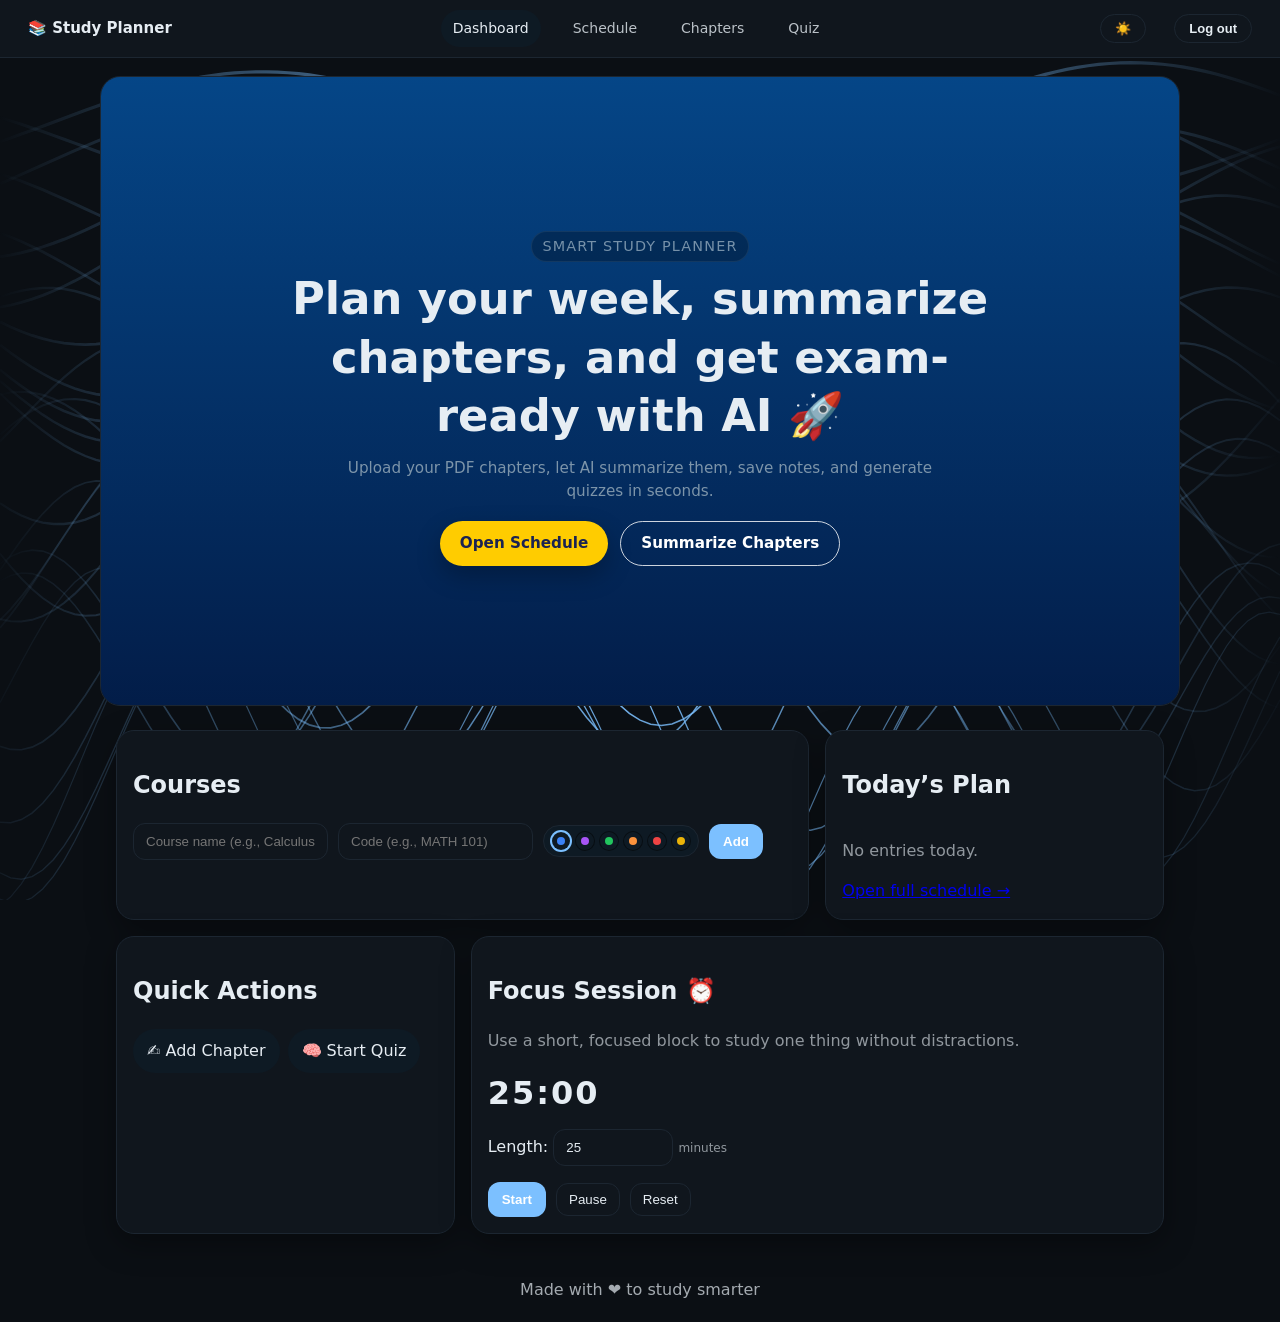
==== index.html @ c5434f3f "Organise project, harden backend, fix Arabic quiz freeze, add tests and README - Move the app from l" ====
<!doctype html>
<html lang="en">

<head>
  <meta charset="utf-8" />
  <meta name="viewport" content="width=device-width, initial-scale=1" />
  <title>Study Planner · Dashboard</title>
  <link rel="stylesheet" href="assets/style.css" />
  <link rel="icon" href="assets/favicon.png" />
</head>

<body>
  <div class="threads-container"></div>
  <!-- HEADER -->
  <header class="topbar">
    <a class="brand" href="index.html">📚 Study Planner</a>
    <nav class="nav">
      <a href="index.html" class="active">Dashboard</a>
      <a href="schedule.html">Schedule</a>
      <a href="chapters.html">Chapters</a>
      <a href="quiz.html">Quiz</a>
    </nav>
    <button id="themeToggle" class="iconbtn" aria-label="Toggle theme">🌓</button>
  </header>

  <!-- HERO (we’ll make it slider in section 2) -->
  <section class="hero">
    <div class="hero-overlay"></div>

    <div class="hero-content">
      <p class="hero-tag">Smart Study Planner</p>

      <h1>Plan your week, summarize chapters, and get exam-ready with AI 🚀</h1>

      <p class="hero-sub">
        Upload your PDF chapters, let AI summarize them, save notes, and generate quizzes in seconds.
      </p>

      <div class="hero-actions">
        <a href="schedule.html" class="btn-hero primary">Open Schedule</a>
        <a href="chapters.html" class="btn-hero ghost">Summarize Chapters</a>
      </div>
    </div>
  </section>

  <!-- DASHBOARD -->
  <main class="container grid">
    <section class="card span-2">
      <h2>Courses</h2>
      <div class="row">
        <input id="courseName" placeholder="Course name (e.g., Calculus)" />
        <input id="courseCode" placeholder="Code (e.g., MATH 101)" />
        <div class="color-picker" id="courseColorPicker">
          <button type="button" class="color-dot is-selected" data-value="🔵" style="--dot-color:#3b82f6" aria-label="Blue course color"></button>
          <button type="button" class="color-dot" data-value="🟣" style="--dot-color:#a855f7" aria-label="Purple course color"></button>
          <button type="button" class="color-dot" data-value="🟢" style="--dot-color:#22c55e" aria-label="Green course color"></button>
          <button type="button" class="color-dot" data-value="🟠" style="--dot-color:#fb923c" aria-label="Orange course color"></button>
          <button type="button" class="color-dot" data-value="🔴" style="--dot-color:#ef4444" aria-label="Red course color"></button>
          <button type="button" class="color-dot" data-value="🟡" style="--dot-color:#eab308" aria-label="Yellow course color"></button>
        </div>
        <input type="hidden" id="courseColor" value="🔵" />
        <button class="primary" id="addCourse">Add</button>
      </div>
      <div id="courseList" class="list"></div>
    </section>

    <section class="card">
      <h2>Today’s Plan</h2>
      <div id="todayPlan" class="list"></div>
      <a class="link" href="schedule.html">Open full schedule →</a>
    </section>

    <section class="card">
      <h2>Quick Actions</h2>
      <div class="quick">
        <a class="pill" href="chapters.html">✍ Add Chapter</a>
        <a class="pill" href="quiz.html">🧠 Start Quiz</a>
      </div>
    </section>

    <!-- NEW: Focus / Pomodoro -->
    <section class="card span-2">
      <h2>Focus Session ⏰</h2>
      <p class="muted" style="margin-top:0">
        Use a short, focused block to study one thing without distractions.
      </p>
      <div class="focus-wrapper">
        <div id="focusTime" class="focus-time">25:00</div>
        <div class="row wrap">
          <label>
            Length:
            <input type="number" id="focusMinutes" min="10" max="90" value="25" />
            <span class="muted small">minutes</span>
          </label>
        </div>
        <div class="row wrap" style="margin-top:8px;">
          <button class="primary" id="focusStart">Start</button>
          <button class="ghost" id="focusPause">Pause</button>
          <button class="ghost" id="focusReset">Reset</button>
        </div>
      </div>
    </section>
  </main>

  <footer class="footer">Made with ❤ to study smarter</footer>

  <script src="assets/threads.js"></script>
  <script src="assets/app.js"></script>
  <script>
    SP.init().then(() => {
      // Courses
      const nameEl = document.getElementById('courseName');
      const codeEl = document.getElementById('courseCode');
      const colorEl = document.getElementById('courseColor');
      const colorPickerEl = document.getElementById('courseColorPicker');

      if (colorPickerEl && colorEl) {
        const dots = Array.from(colorPickerEl.querySelectorAll('.color-dot'));
        dots.forEach(dot => {
          dot.addEventListener('click', () => {
            dots.forEach(d => d.classList.remove('is-selected'));
            dot.classList.add('is-selected');
            colorEl.value = dot.dataset.value || '🔵';
          });
        });
      }

      document.getElementById('addCourse').onclick = () => {
        if (!nameEl.value.trim()) return alert('Course name required');
        SP.data.addCourse({
          name: nameEl.value.trim(),
          code: codeEl.value.trim(),
          color: colorEl.value
        });
        nameEl.value = codeEl.value = '';
        render();
      };

      function renderCourses() {
        const list = document.getElementById('courseList');
        list.innerHTML = '';
        SP.data.courses().forEach(c => {
          const div = document.createElement('div');
          div.className = 'listitem';
          div.innerHTML = `
        <span>${c.color} <strong>${c.name}</strong> <small>${c.code || ''}</small></span>
        <span class="actions">
          <button data-id="${c.id}" class="ghost del">Delete</button>
        </span>`;
          div.querySelector('.del').onclick = () => {
            SP.data.deleteCourse(c.id);
            render();
          };
          list.appendChild(div);
        });
      }

      function renderToday() {
        const list = document.getElementById('todayPlan');
        list.innerHTML = '';
        SP.data.todayEntries().forEach(e => {
          const course = SP.data.courseById(e.courseId);
          const row = document.createElement('div');
          row.className = 'listitem';
          row.innerHTML = `
        <span>${course?.color || '📘'} <strong>${course?.name || 'Course'}</strong>
        <small>${e.start}–${e.end} • ${e.place || ''}</small></span>`;
          list.appendChild(row);
        });

        if (!list.childElementCount) {
          list.innerHTML = '<p class="muted">No entries today.</p>';
        }
      }

      function render() {
        renderCourses();
        renderToday();
      }

      render();

      // ---------- Focus / Pomodoro ----------
      const focusTimeEl = document.getElementById('focusTime');
      const focusMinutesEl = document.getElementById('focusMinutes');
      const focusStartBtn = document.getElementById('focusStart');
      const focusPauseBtn = document.getElementById('focusPause');
      const focusResetBtn = document.getElementById('focusReset');

      let focusSeconds = 25 * 60;
      let focusTimerId = null;
      let focusRunning = false;

      function updateFocusDisplay() {
        const m = String(Math.floor(focusSeconds / 60)).padStart(2, '0');
        const s = String(focusSeconds % 60).padStart(2, '0');
        focusTimeEl.textContent = `${m}:${s}`;
      }

      function startFocus() {
        if (focusRunning) return;
        let minutes = parseInt(focusMinutesEl.value, 10);
        if (!minutes || minutes < 10) minutes = 25;
        if (focusSeconds === 25 * 60 || focusSeconds === 0) {
          focusSeconds = minutes * 60;
        }
        updateFocusDisplay();
        focusRunning = true;
        focusTimerId = setInterval(() => {
          focusSeconds -= 1;
          if (focusSeconds <= 0) {
            focusSeconds = 0;
            updateFocusDisplay();
            clearInterval(focusTimerId);
            focusRunning = false;
            alert('Focus session finished! Take a short break 🧠');
            return;
          }
          updateFocusDisplay();
        }, 1000);
      }

      function pauseFocus() {
        if (focusTimerId) clearInterval(focusTimerId);
        focusTimerId = null;
        focusRunning = false;
      }

      function resetFocus() {
        pauseFocus();
        const minutes = parseInt(focusMinutesEl.value, 10) || 25;
        focusSeconds = minutes * 60;
        updateFocusDisplay();
      }

      focusStartBtn.onclick = startFocus;
      focusPauseBtn.onclick = pauseFocus;
      focusResetBtn.onclick = resetFocus;

      // initial display
      updateFocusDisplay();
    });
  </script>
</body>

</html>
---- assets/style.css ----
:root{
    --bg: #0b0f14; --card:#10161d; --text:#e6edf3; --muted:#8aa0b2; --accent:#7cc0ff;
    --border: #1c2631; --pill:#0e1a24; --shadow: 0 10px 30px rgba(0,0,0,.35);
    }
    :root.light{
    --bg:#f6f7fb; --card:#ffffff; --text:#0d1720; --muted:#3f596d; --accent:#0066ff;
    --border:#dde5ee; --pill:#eef5ff; --shadow: 0 10px 25px rgba(0,0,0,.08);
    }
    *{box-sizing:border-box} html,body{margin:0;height:100%}
    body{font:16px/1.5 system-ui,Segoe UI,Arial; background:var(--bg); color:var(--text)}
    .threads-container{position:fixed;inset:0;z-index:0;pointer-events:none}
    .topbar{display:flex;align-items:center;gap:20px;padding:10px 28px;border-bottom:1px solid var(--border);position:sticky;top:0;background:var(--card);z-index:10}
    .brand{font-weight:700;text-decoration:none;color:var(--text);display:flex;align-items:center;gap:8px;font-size:15px}
    .nav{flex:1;display:flex;justify-content:center;align-items:center;gap:20px}
    .nav a{padding:8px 12px;border-radius:999px;text-decoration:none;color:var(--text);opacity:.8;font-size:14px}
    .nav a.active,.nav a:hover{background:var(--pill);opacity:1}
    .iconbtn{background:transparent;border:1px solid var(--border);border-radius:999px;padding:6px 14px;cursor:pointer;color:var(--text);font-size:13px;display:inline-flex;align-items:center;gap:6px}
    .logout-btn{margin-left:8px;font-weight:600}
    .container{max-width:1080px;margin:24px auto;padding:0 16px;position:relative;z-index:1}
    .grid{display:grid;grid-template-columns:repeat(3,1fr);gap:16px}
    .span-2{grid-column:span 2}
    .card{background:var(--card);border:1px solid var(--border);border-radius:18px;padding:16px;box-shadow:var(--shadow)}
    .row{display:flex;gap:10px;align-items:center}
    .wrap{flex-wrap:wrap}
    input,select,textarea{background:transparent;border:1px solid var(--border);border-radius:12px;color:var(--text);padding:10px 12px;outline:none;min-width:120px}
    textarea{width:100%}
    .primary{background:var(--accent);border:0;color:white;border-radius:12px;padding:10px 14px;font-weight:600;cursor:pointer}
    .ghost{background:transparent;border:1px solid var(--border);color:var(--text);border-radius:12px;padding:8px 12px;cursor:pointer}
    .pill{display:inline-block;background:var(--pill);padding:10px 14px;border-radius:999px;text-decoration:none;color:var(--text)}
    .list{display:flex;flex-direction:column;gap:10px}
    .listitem{display:flex;align-items:center;justify-content:space-between;border:1px dashed var(--border);padding:10px 12px;border-radius:12px}
    .listitem small{opacity:.7}
    .muted{opacity:.6}
    .footer{opacity:.7;text-align:center;padding:20px}
    /* Hero section on dashboard */
    .hero{position:relative;margin:18px auto 8px;max-width:1080px;padding:22px 20px;border-radius:20px;overflow:hidden;background:radial-gradient(circle at top left,rgba(124,192,255,.28),transparent 55%),radial-gradient(circle at bottom right,rgba(124,192,255,.12),transparent 60%),var(--card);border:1px solid var(--border)}
    .hero-overlay{position:absolute;inset:0;pointer-events:none;background:linear-gradient(120deg,rgba(0,0,0,.35),rgba(0,0,0,0))}
    .hero-content{position:relative;max-width:620px;z-index:1}
    .hero-tag{display:inline-flex;align-items:center;gap:6px;padding:4px 10px;border-radius:999px;font-size:12px;background:rgba(0,0,0,.3);border:1px solid rgba(255,255,255,.08);margin-bottom:8px;color:var(--muted)}
    .hero h1{margin:0 0 8px;font-size:24px;line-height:1.25;color:var(--text)}
    .hero-sub{margin:0 0 16px;font-size:14px;color:var(--muted);max-width:520px}
    .hero-actions{display:flex;flex-wrap:wrap;gap:10px}
    .btn-hero{display:inline-flex;align-items:center;justify-content:center;padding:9px 16px;border-radius:999px;font-size:14px;text-decoration:none}
    .btn-hero.primary{background:var(--accent);color:#fff;border:0}
    .btn-hero.ghost{background:transparent;color:var(--text);border:1px solid var(--border)}
    @media (max-width:768px){.hero{margin:16px;padding:18px 14px}.hero h1{font-size:20px}.hero-actions{flex-direction:column;align-items:flex-start}}
    .week{display:grid;grid-template-columns:repeat(7,1fr);gap:10px}
    .week .day{border:1px dashed var(--border);border-radius:12px;padding:8px 8px}
    .week .slot{background:var(--pill);border-radius:10px;padding:6px 8px;margin:6px 0}
    .quick{display:flex;gap:8px;flex-wrap:wrap}
    .score{font-weight:800}
    .color-picker{display:flex;align-items:center;gap:6px;padding:6px 8px;border-radius:999px;background:var(--pill);border:1px solid var(--border)}
    .color-dot{width:18px;height:18px;border-radius:999px;border:2px solid transparent;background:transparent;box-shadow:0 0 0 1px rgba(0,0,0,.5);cursor:pointer;position:relative;padding:0}
    .color-dot::before{content:"";position:absolute;inset:3px;border-radius:inherit;background:var(--dot-color,#7cc0ff)}
    .color-dot.is-selected{box-shadow:0 0 0 2px var(--accent)}
    .color-dot:focus-visible{outline:2px solid var(--accent);outline-offset:2px}
    @media (max-width:900px){.grid{grid-template-columns:1fr}.span-2{grid-column:auto}}
/* Tags for legend */
.tag {
    display:inline-block;
    padding:4px 10px;
    border-radius:999px;
    font-size:12px;
    border:1px solid var(--border);
    margin-right:6px;
  }
  .tag-class { }
  .tag-study { }
  
  /* Slots types */
  .slot-class {
    background: var(--pill);
  }
  .slot-study {
    background: rgba(92, 214, 157, 0.15);
    border: 1px solid rgba(92, 214, 157, 0.8);
  }
  
  .slot-header {
    display:flex;
    justify-content:space-between;
    align-items:center;
    margin-bottom:4px;
  }
  
  .slot-badge {
    font-size:12px;
    opacity:.85;
  }
  .summary-box {
    border: 1px solid var(--border);
    border-radius: 12px;
    padding: 10px 12px;
    max-height: 220px;
    overflow-y: auto;
    margin-bottom: 8px;
    background: rgba(0,0,0,0.02);
  }
  .chapter-filter {
    margin-top: 12px;
    border-top: 1px solid var(--border);
    padding-top: 8px;
  }
  .chapter-options {
    display: flex;
    flex-direction: column;
    gap: 4px;
    max-height: 180px;
    overflow-y: auto;
  }
  .chapter-option {
    display: flex;
    align-items: center;
    gap: 6px;
    font-size: 14px;
  }
  .chapter-option input {
    transform: scale(1.05);
  }
/* Quiz feedback */
.quiz-card {
  border-width: 1px;
  transition: background 0.15s ease, border-color 0.15s ease;
}
.q-correct {
  border-color: rgba(46, 204, 113, 0.8);
  background: rgba(46, 204, 113, 0.12);
}
.q-incorrect {
  border-color: rgba(231, 76, 60, 0.9);
  background: rgba(231, 76, 60, 0.12);
}
.feedback {
  margin-top: 6px;
  font-size: 0.9rem;
  opacity: 0.9;
}

/* Chapter filter in quiz */
.chapter-filter {
  margin-top: 12px;
  border-top: 1px solid var(--border);
  padding-top: 8px;
}
.chapter-options {
  display: flex;
  flex-direction: column;
  gap: 4px;
  max-height: 180px;
  overflow-y: auto;
}
.chapter-option {
  display: flex;
  align-items: center;
  gap: 6px;
  font-size: 14px;
}
.chapter-option input {
  transform: scale(1.05);
}

/* Exam mode controls */
.exam-controls {
  margin-top: 10px;
  display: flex;
  align-items: center;
  gap: 8px;
  font-size: 14px;
  flex-wrap: wrap;
}
.exam-timer {
  font-weight: 700;
  letter-spacing: 1px;
}
.small {
  font-size: 12px;
}
.focus-wrapper {
  display: flex;
  flex-direction: column;
  gap: 8px;
}
.focus-time {
  font-size: 32px;
  font-weight: 700;
  letter-spacing: 2px;
  margin-bottom: 4px;
}

/* ===== Hero Section (الواجهة الرئيسية) ===== */

.hero {
  position: relative;
  height: 70vh;                /* ارتفاع السلايدر */
  min-height: 380px;
  width: 100%;
  display: flex;
  align-items: center;
  justify-content: center;
  overflow: hidden;
  color: #fff;
  /* صورة الخلفية – غير المسار حسب مشروعك */
  background-image: url("assets/img/study-hero.jpg");
  background-size: cover;
  background-position: center;
}

.hero-overlay {
  position: absolute;
  inset: 0;
  background: linear-gradient(
    to bottom,
    rgba(0, 90, 180, 0.7),
    rgba(0, 30, 80, 0.85)
  );
}

.hero-content {
  position: relative;
  max-width: 800px;
  padding: 24px;
  text-align: center;
  z-index: 1;
}

.hero-tag {
  font-size: 0.9rem;
  letter-spacing: 0.08em;
  text-transform: uppercase;
  opacity: 0.85;
  margin-bottom: 8px;
}

.hero h1 {
  font-size: clamp(1.9rem, 3vw + 0.8rem, 2.8rem);
  margin: 0 0 12px;
  line-height: 1.3;
}

.hero-sub {
  font-size: 0.95rem;
  max-width: 620px;
  margin: 0 auto 18px;
  opacity: 0.9;
}

.hero-actions {
  display: flex;
  flex-wrap: wrap;
  justify-content: center;
  gap: 12px;
  margin-top: 4px;
}

.btn-hero {
  display: inline-flex;
  align-items: center;
  justify-content: center;
  padding: 10px 20px;
  border-radius: 999px;
  font-size: 0.95rem;
  font-weight: 600;
  text-decoration: none;
  border: 2px solid transparent;
  transition: transform 0.15s ease, box-shadow 0.15s ease, background-color 0.15s ease, color 0.15s ease, border-color 0.15s ease;
}

.btn-hero.primary {
  background: #ffcc00;
  color: #1b2352;
  box-shadow: 0 10px 25px rgba(0, 0, 0, 0.25);
}

.btn-hero.ghost {
  background: transparent;
  color: #fff;
  border-color: rgba(255, 255, 255, 0.8);
}

.btn-hero:hover {
  transform: translateY(-2px);
  box-shadow: 0 14px 30px rgba(0, 0, 0, 0.3);
}

@media (max-width: 768px) {
  .hero {
    height: 60vh;
  }

  main.container {
    margin-top: 16px;
  }
}
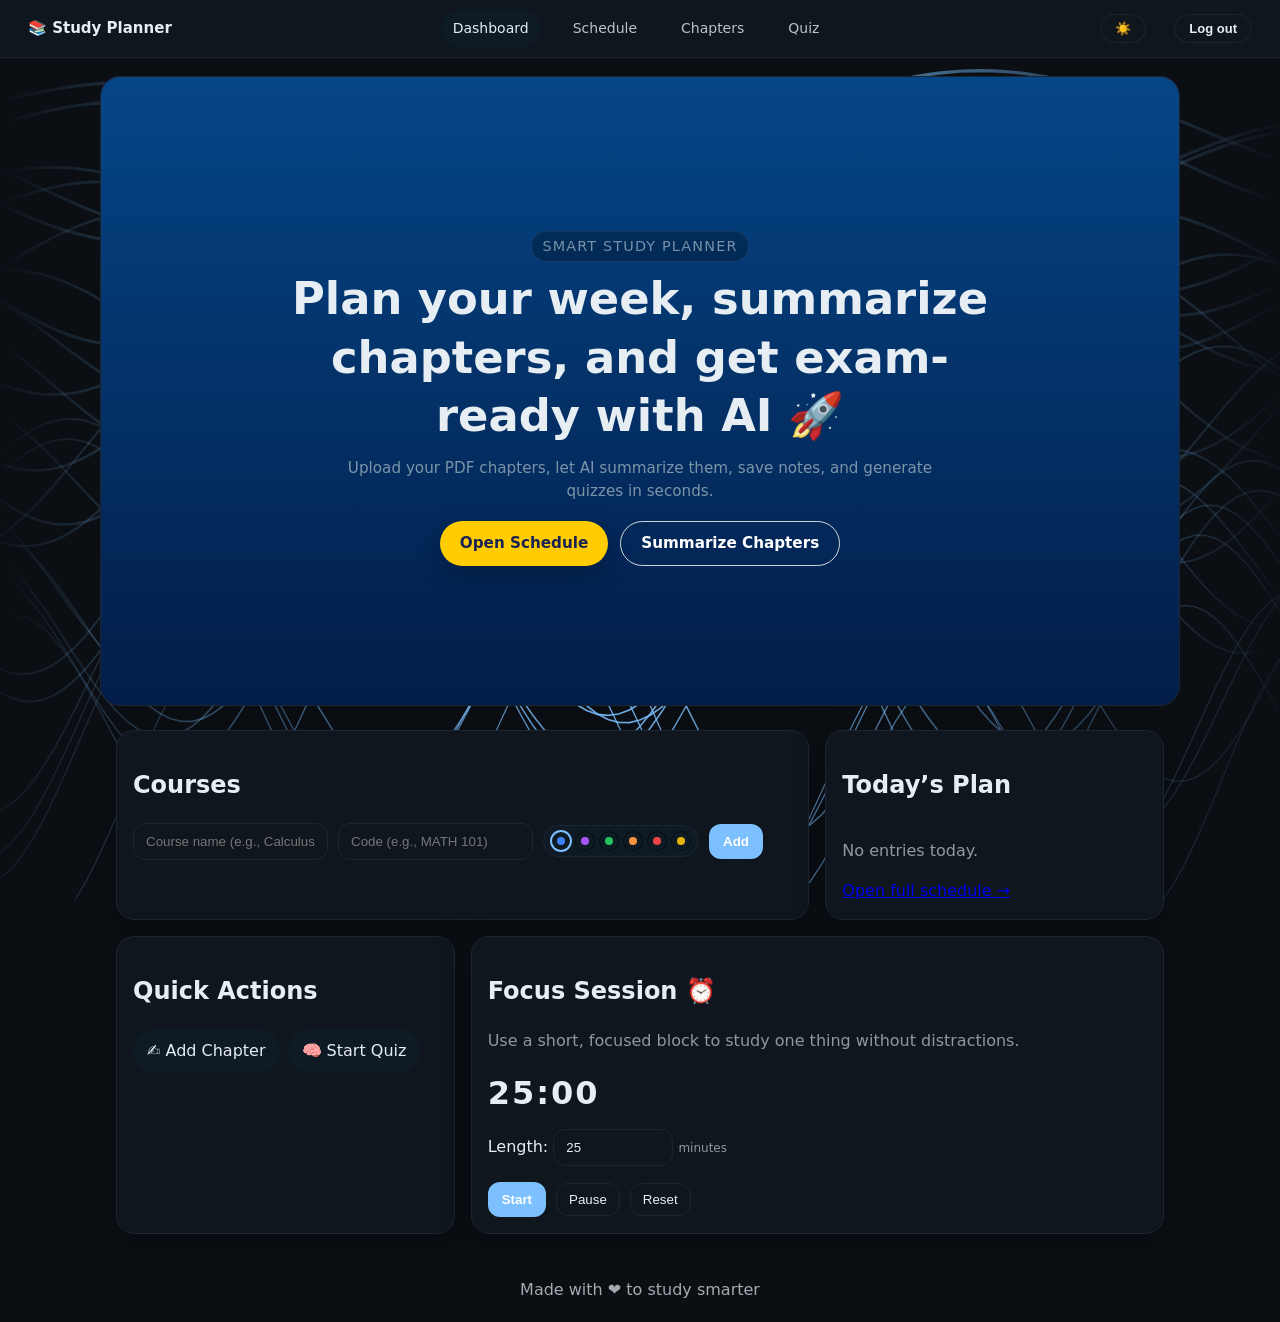
==== commit 5738ff2b: "Add static demo mode that runs the front end without PHP or MySQL ?demo=1 answers backend/*.php requ" ====
--- a/index.html
+++ b/index.html
@@ -105,6 +105,7 @@
   <footer class="footer">Made with ❤ to study smarter</footer>
 
   <script src="assets/threads.js"></script>
+  <script src="assets/demo-backend.js"></script>
   <script src="assets/app.js"></script>
   <script>
     SP.init().then(() => {
